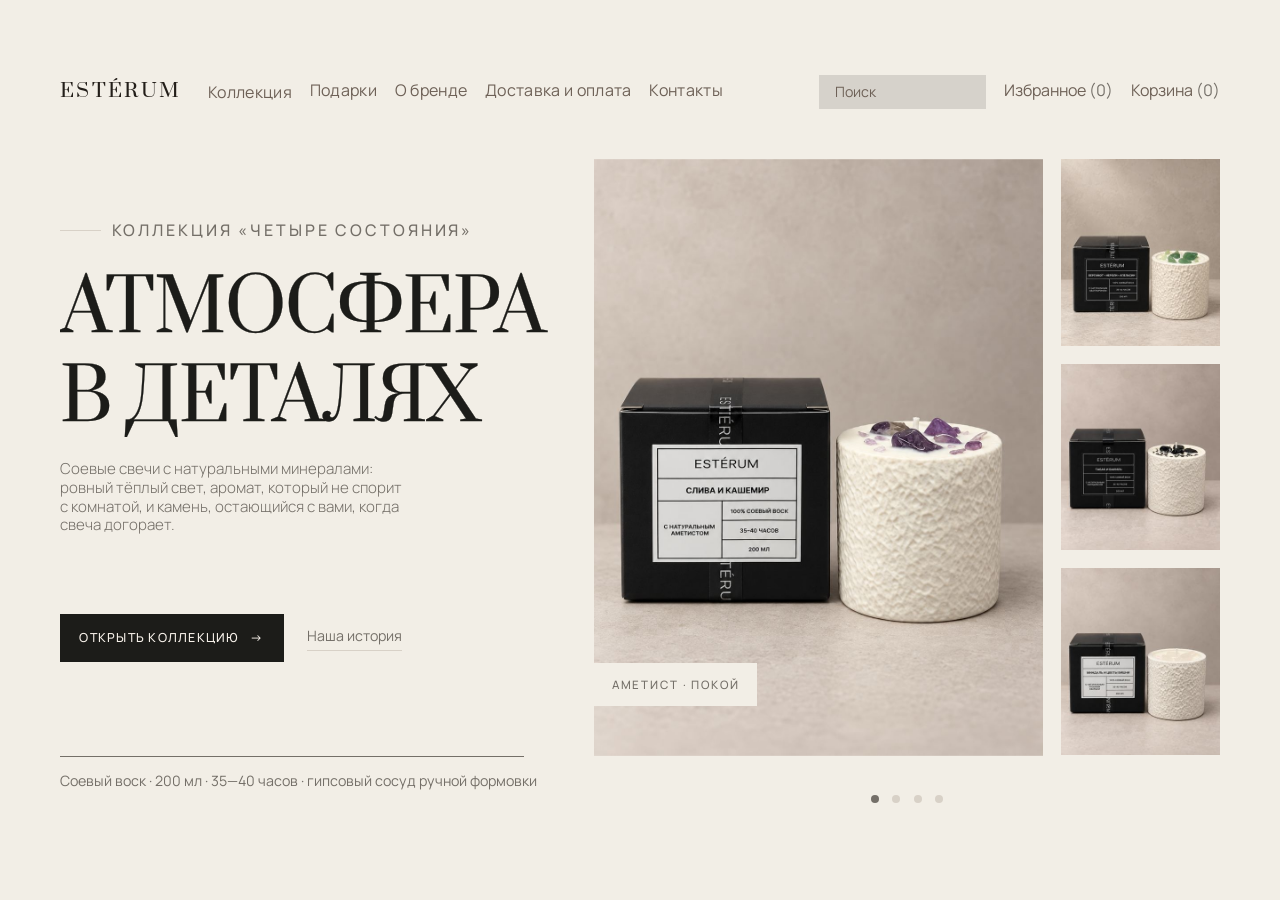
==== index.html @ 374cf4ba "Главный экран ESTÉRUM: вёрстка по макету Figma с галереей и анимацией Раскладка на модуле макета (--" ====
<!DOCTYPE html>
<html lang="ru">
<head>
<meta charset="utf-8">
<meta name="viewport" content="width=device-width, initial-scale=1">
<title>ESTÉRUM — Атмосфера в деталях</title>
<meta name="description" content="ESTÉRUM — ароматические свечи из соевого воска с натуральными минералами. Коллекция «Четыре состояния».">
<link rel="preconnect" href="https://fonts.googleapis.com">
<link rel="preconnect" href="https://fonts.gstatic.com" crossorigin>
<link rel="stylesheet" href="https://fonts.googleapis.com/css2?family=Prata&family=Manrope:wght@300;400;500&display=swap">
<link rel="stylesheet" href="styles.css">
<script>document.documentElement.className = "js";</script>
</head>
<body>

<a class="skip" href="#hero">К содержимому</a>

<div class="frame">

<header class="header" id="top">
  <div class="header-in reveal">
    <a class="wordmark" href="#top" aria-label="ESTÉRUM, на главную">ESTÉRUM</a>

    <nav class="nav" aria-label="Основная навигация">
      <div class="nav-item has-sub">
        <a href="#" aria-haspopup="true" aria-expanded="false">Коллекция</a>
        <div class="submenu" role="menu">
          <a role="menuitem" href="#">Свечи с минералами</a>
          <a role="menuitem" href="#">Подарочные наборы</a>
          <a role="menuitem" class="soon" href="#">Диффузоры<i>скоро</i></a>
          <a role="menuitem" class="soon" href="#">Арома-саше<i>скоро</i></a>
        </div>
      </div>
      <a href="#">Подарки</a>
      <a href="#">О бренде</a>
      <a href="#">Доставка и оплата</a>
      <a href="#">Контакты</a>
    </nav>

    <div class="tools">
      <form class="search" role="search" onsubmit="return false">
        <label class="sr-only" for="q">Поиск по каталогу</label>
        <input id="q" type="search" placeholder="Поиск" autocomplete="off">
      </form>
      <a class="tool" href="#">Избранное <span class="count" data-fav>(0)</span></a>
      <a class="tool" href="#">Корзина <span class="count" data-cart>(0)</span></a>
    </div>

    <button class="burger" type="button" aria-label="Меню" aria-expanded="false">Меню</button>
  </div>

  <div class="mobile-menu" hidden>
    <a href="#">Поиск</a>
    <a href="#">Коллекция</a>
    <a href="#">Подарки</a>
    <a href="#">О бренде</a>
    <a href="#">Доставка и оплата</a>
    <a href="#">Контакты</a>
    <a href="#">Избранное <span class="count" data-fav>(0)</span></a>
  </div>
</header>

<main class="hero" id="hero">
  <section class="copy">
    <p class="eyebrow reveal"><span class="tick" aria-hidden="true"></span><span class="eyebrow-t">Коллекция «Четыре состояния»</span></p>

    <h1 class="title"><span class="ln"><span>Атмосфера</span></span><span class="ln"><span>в деталях</span></span></h1>

    <p class="lede reveal">Соевые свечи с натуральными минералами: ровный тёплый свет, аромат, который не спорит с комнатой, и камень, остающийся с вами, когда свеча догорает.</p>

    <div class="actions reveal">
      <a class="btn" href="#"><i>Открыть коллекцию</i><i class="arrow" aria-hidden="true">→</i></a>
      <a class="quiet" href="#">Наша история</a>
    </div>

    <p class="specs reveal">Соевый воск · 200 мл · 35—40 часов · гипсовый сосуд ручной формовки</p>
  </section>

  <section class="gallery" aria-roledescription="карусель" aria-label="Коллекция «Четыре состояния»">
    <div class="stage">
      <div class="stage-img">
        <img id="stage-a" class="is-front" src="images/amethyst.jpg" alt="Свеча ESTÉRUM с натуральным аметистом и подарочная коробка">
        <img id="stage-b" alt="" aria-hidden="true">
      </div>
      <p class="caption reveal" aria-live="polite"><span class="cap-t">Аметист · Покой</span></p>
    </div>

    <div class="thumbs" role="tablist" aria-label="Выбор свечи"></div>

    <div class="dots reveal" role="tablist" aria-label="Слайды коллекции"></div>
  </section>
</main>
</div>

<script src="script.js"></script>
</body>
</html>
---- styles.css ----
/* ==========================================================================
   ESTÉRUM — главный экран
   Перенос из Figma «ESTERUM — Главный экран»: Desktop — 1440 × 900, Mobile — 391.

   Десктопная раскладка построена на одном модуле --u:
       --u = min(100vw / 1440, 100vh / 900)
   1u — это один пиксель макета. Каждый размер записан как N * u, поэтому экран
   всегда вписывается в окно целиком, а пропорции отступов, кеглей и кадров
   остаются ровно такими, как в Figma.
   ========================================================================== */

:root {
  --u: min(calc(100vw / 1440), calc(100vh / 900));

  --bg:      #F2EEE6;   /* фон макета        */
  --ink:     #1C1C19;   /* заголовок, кнопка */
  --ink-2:   #231E19;   /* логотип           */
  --muted:   #746F68;   /* подписи, лид      */
  --nav:     #6E6157;   /* меню и утилиты    */
  --line:    #D8D1C7;   /* линейки           */
  --field:   rgba(116, 111, 104, .22);
  --on-dark: #F7F1EA;

  --easing: cubic-bezier(.22, .68, .28, 1);
}

* { box-sizing: border-box; }
[hidden] { display: none !important; }

body {
  margin: 0;
  min-height: 100vh;
  display: grid;
  place-items: center;
  background: var(--bg);
  color: var(--ink);
  font-family: "Manrope", "Helvetica Neue", Arial, sans-serif;
  font-size: calc(16 * var(--u));
  line-height: 1.5;
  -webkit-font-smoothing: antialiased;
  overflow-x: hidden;
}

a { color: inherit; text-decoration: none; }
img { display: block; max-width: 100%; }
:focus-visible { outline: 1px solid var(--muted); outline-offset: calc(4 * var(--u)); }

/* полотно: во всю ширину экрана с полями 60 px, высота — 900 модулей макета */
.frame {
  width: 100%;
  height: calc(900 * var(--u));
  display: flex;
  flex-direction: column;
}

.sr-only {
  position: absolute; width: 1px; height: 1px;
  padding: 0; margin: -1px; overflow: hidden;
  clip: rect(0 0 0 0); white-space: nowrap; border: 0;
}
.skip {
  position: absolute; left: -9999px; top: 0; z-index: 50;
  padding: 12px 18px; background: var(--ink); color: var(--on-dark);
  font-size: 12px; letter-spacing: .1em; text-transform: uppercase;
}
.skip:focus { left: 12px; top: 12px; }

/* ============================ шапка · 95 ============================ */

.header { position: relative; z-index: 20; flex: none; }

.header-in {
  display: flex;
  align-items: center;
  gap: calc(30 * var(--u));
  padding: calc(28 * var(--u)) 60px calc(26 * var(--u));
}

.wordmark {
  font-family: "Prata", Georgia, serif;
  font-size: calc(22 * var(--u));
  letter-spacing: .12em;
  text-transform: uppercase;
  color: var(--ink-2);
  white-space: nowrap;
}

.nav {
  display: flex;
  align-items: center;
  gap: calc(20 * var(--u));
  color: var(--nav);
  font-size: calc(18 * var(--u));
  letter-spacing: .02em;
  white-space: nowrap;
}
.nav a { position: relative; padding-bottom: calc(3 * var(--u)); }
.nav a::after,
.tool::after {
  content: "";
  position: absolute; left: 0; right: 0; bottom: 0;
  height: 1px; background: currentColor;
  transform: scaleX(0); transform-origin: right;
  transition: transform .45s var(--easing);
}
.nav a:hover::after,
.tool:hover::after { transform: scaleX(1); transform-origin: left; }
.nav a:hover, .tool:hover { color: var(--ink); }

.nav-item { position: relative; }
.submenu {
  position: absolute;
  top: calc(100% + 18 * var(--u));
  left: calc(-20 * var(--u));
  min-width: calc(232 * var(--u));
  padding: calc(18 * var(--u)) calc(20 * var(--u));
  display: grid;
  gap: calc(12 * var(--u));
  background: #F8F5EF;
  border: 1px solid var(--line);
  box-shadow: 0 calc(26 * var(--u)) calc(50 * var(--u)) calc(-34 * var(--u)) rgba(52, 42, 30, .5);
  opacity: 0;
  visibility: hidden;
  transform: translateY(-6px);
  transition: opacity .28s ease, transform .28s var(--easing), visibility .28s;
}
.has-sub:hover .submenu,
.has-sub:focus-within .submenu { opacity: 1; visibility: visible; transform: none; }
.submenu a { font-size: calc(15 * var(--u)); color: var(--ink); }
.submenu a::after { display: none; }
.submenu a:hover { opacity: .6; }
.submenu .soon { color: var(--muted); }
.submenu .soon i {
  font-style: normal;
  font-size: calc(10 * var(--u));
  letter-spacing: .18em;
  text-transform: uppercase;
  margin-left: calc(8 * var(--u));
}

.tools {
  margin-left: auto;
  display: flex;
  align-items: center;
  gap: calc(20 * var(--u));
  font-size: calc(18 * var(--u));
  color: var(--nav);
  white-space: nowrap;
}
.tool { position: relative; padding-bottom: calc(3 * var(--u)); }
.count { color: var(--muted); font-variant-numeric: tabular-nums; }

.search input {
  width: calc(188 * var(--u));
  height: calc(38 * var(--u));
  padding: 0 calc(16 * var(--u));
  border: 1px solid transparent;
  background: var(--field);
  color: var(--ink);
  font: inherit;
  font-size: calc(16 * var(--u));
  border-radius: 0;
  transition: width .5s var(--easing), background .3s ease, border-color .3s ease;
  -webkit-appearance: none;
  appearance: none;
}
.search input::placeholder { color: var(--nav); }
.search input:focus {
  width: calc(232 * var(--u));
  background: #EAE5DC;
  border-color: var(--line);
  outline: none;
}

.burger {
  display: none;
  margin-left: auto;
  padding: 0; border: 0; background: none;
  color: var(--nav);
  font: inherit; font-size: 13px;
  cursor: pointer;
}

.mobile-menu {
  display: none;
  gap: 16px;
  padding: 6px 20px 22px;
  border-bottom: 1px solid var(--line);
  font-size: 15px;
  color: var(--nav);
  animation: drop .4s var(--easing) both;
}
@keyframes drop { from { opacity: 0; transform: translateY(-8px); } to { opacity: 1; transform: none; } }

/* =============================== hero =============================== */

.hero {
  flex: 1;
  display: grid;
  grid-template-columns: minmax(0, 604fr) minmax(0, 708fr);   /* пропорция колонок из макета */
  align-items: start;
  padding: calc(31 * var(--u)) 60px 0;
}

/* ---------------------------- левая колонка ------------------------- */

.eyebrow {
  display: flex;
  align-items: center;
  gap: calc(12 * var(--u));
  margin: calc(67 * var(--u)) 0 0;                      /* низ шапки → 162 */
  color: var(--muted);
  font-size: calc(18 * var(--u));
  font-weight: 500;
  line-height: 1.4;
  letter-spacing: .18em;
  text-transform: uppercase;
}
.eyebrow .tick {
  width: calc(46 * var(--u));
  height: 1px;
  background: var(--line);
  flex: none;
}

.title {
  margin: calc(28 * var(--u)) 0 0;                      /* 215 */
  font-family: "Prata", Georgia, "Times New Roman", serif;
  font-weight: 400;
  font-size: calc(80 * var(--u));
  line-height: 1.25;
  letter-spacing: -.015em;
  text-transform: uppercase;
  color: var(--ink);
  -webkit-text-stroke: calc(.3 * var(--u)) var(--ink);
}
.title .ln { display: block; overflow: hidden; }
.title .ln > span { display: block; white-space: nowrap; }

.lede {
  margin: calc(18 * var(--u)) 0 0;                      /* 433 */
  width: calc(389 * var(--u));
  font-weight: 300;
  font-size: calc(17 * var(--u));
  line-height: 1.25;
  color: var(--muted);
}

.actions {
  display: flex;
  align-items: center;
  gap: calc(26 * var(--u));
  margin-top: calc(89 * var(--u));                      /* 602 */
}

.btn {
  position: relative;
  overflow: hidden;
  display: inline-flex;
  align-items: center;
  justify-content: center;
  gap: calc(12 * var(--u));
  width: calc(252 * var(--u));
  height: calc(53 * var(--u));
  background: var(--ink);
  color: var(--on-dark);
  font-size: calc(14 * var(--u));
  font-weight: 500;
  letter-spacing: .1em;
  text-transform: uppercase;
  white-space: nowrap;
}
.btn::before {
  content: "";
  position: absolute; inset: 0;
  background: #3A322B;
  transform: scaleX(0);
  transform-origin: left;
  transition: transform .55s cubic-bezier(.65, 0, .2, 1);
}
.btn i {
  position: relative; z-index: 1;
  font-style: normal;
  transition: transform .45s var(--easing);
}
.btn:hover::before { transform: scaleX(1); }
.btn:hover .arrow { transform: translateX(calc(6 * var(--u))); }

.quiet {
  padding-bottom: calc(4 * var(--u));
  border-bottom: 1px solid var(--line);
  color: var(--muted);
  font-size: calc(16 * var(--u));
  white-space: nowrap;
  transition: color .3s ease, border-color .3s ease;
}
.quiet:hover { color: var(--ink); border-color: var(--muted); }

.specs {
  margin: calc(106 * var(--u)) 0 0;                     /* 761 */
  padding-top: calc(18 * var(--u));
  border-top: 1px solid var(--muted);
  width: calc(522 * var(--u));
  color: var(--muted);
  font-size: calc(16 * var(--u));
  line-height: 1.1;
  white-space: nowrap;          /* в макете строка одна */
}

/* ------------------------------- галерея ---------------------------- */

.gallery {
  display: grid;
  grid-template-columns: minmax(0, 508fr) minmax(0, 180fr);
  gap: calc(20 * var(--u));
  align-items: start;
}

.stage {
  position: relative;
  grid-column: 1;
  width: 100%;
  height: calc(671 * var(--u));
}
.stage-img {
  position: absolute;
  inset: 0;
  overflow: hidden;
  background: #E4DED4;
}
.stage-img img {
  position: absolute;
  inset: 0;
  width: 100%; height: 100%;
  object-fit: cover;
  opacity: 0;
  transition: opacity .85s var(--easing);
  animation: breathe 26s ease-in-out infinite alternate;
}
.stage-img img.is-front { opacity: 1; }
@keyframes breathe {
  from { transform: scale(1); }
  to   { transform: scale(1.035); }
}

.caption {
  position: absolute;
  left: 0;
  bottom: 50px;          /* плашка поднята на 50 px от нижнего края кадра */
  margin: 0;
  padding: calc(15 * var(--u)) calc(20 * var(--u)) calc(14 * var(--u));
  background: var(--bg);
  color: var(--muted);
  font-size: calc(13 * var(--u));
  font-weight: 500;
  letter-spacing: .16em;
  text-transform: uppercase;
  white-space: nowrap;
  overflow: hidden;
}
.caption .cap-t { display: block; transition: transform .5s var(--easing), opacity .5s ease; }
.caption.out .cap-t { transform: translateY(-100%); opacity: 0; }

.thumbs {
  grid-column: 2;
  display: grid;
  gap: calc(20 * var(--u));
}
.thumb {
  position: relative;
  display: block;
  width: 100%;
  height: calc(210 * var(--u));
  padding: 0; border: 0;
  background: #E4DED4;
  overflow: hidden;
  cursor: pointer;
}
.thumb img {
  width: 100%; height: 100%;
  object-fit: cover;
  transition: transform 1.1s var(--easing);
}
.thumb:hover img { transform: scale(1.055); }
.thumb::after {
  content: "";
  position: absolute; inset: 0;
  background: var(--bg);
  opacity: 0;
  transition: opacity .5s ease;
  pointer-events: none;
}
.thumb.leaving::after { opacity: .55; }

.dots {
  grid-column: 1 / -1;
  display: flex;
  justify-content: center;
  gap: calc(15 * var(--u));
  margin-top: calc(24 * var(--u));                      /* 821 */
}
.dot {
  position: relative;
  width: calc(9 * var(--u));
  height: calc(9 * var(--u));
  padding: 0; border: 0;
  border-radius: 50%;
  background: var(--line);
  cursor: pointer;
  transition: background .4s ease, transform .4s var(--easing);
}
.dot:hover { transform: scale(1.25); }
.dot[aria-selected="true"] { background: var(--muted); }

/* ======================= появление при загрузке ====================== */

.js .reveal { opacity: 0; }
.js .title .ln > span { transform: translateY(108%); }
.js .eyebrow .tick { width: 0; }
.js .stage-img { clip-path: inset(0 0 0 100%); }
.js .thumb { opacity: 0; transform: translateX(calc(18 * var(--u))); }

.ready .reveal {
  animation: rise .95s var(--easing) both;
  animation-delay: var(--d, 0s);
}
.ready .title .ln > span {
  transition: transform 1.05s var(--easing);
  transition-delay: var(--d, 0s);
  transform: none;
}
.ready .eyebrow .tick {
  transition: width .9s var(--easing) .15s;
  width: calc(46 * var(--u));
}
.ready .stage-img {
  transition: clip-path 1.35s var(--easing) .2s;
  clip-path: inset(0 0 0 0);
}
.ready .thumb {
  transition: opacity .8s ease, transform .9s var(--easing);
  transition-delay: var(--d, 0s);
  opacity: 1;
  transform: none;
}
@keyframes rise {
  from { opacity: 0; transform: translateY(calc(18 * var(--u))); }
  to   { opacity: 1; transform: none; }
}

/* ===================== планшет и телефон · 391 ======================= */

@media (max-width: 900px) {
  :root { --u: 1px; }                    /* ниже 900 раскладка резиновая */

  body { display: block; }
  .frame { width: 100%; height: auto; }

  .mobile-menu { display: grid; }
  .header-in { gap: 14px; padding: 18px 20px; }
  .nav { display: none; }
  .tools { gap: 14px; font-size: 13px; }
  .tools .search, .tools .tool:first-of-type { display: none; }
  .burger { display: block; margin-left: 0; }
  .wordmark { font-size: 17px; }

  .hero {
    grid-template-columns: 1fr;
    padding: 22px 20px 40px;
  }
  .gallery {
    order: -1;
    grid-template-columns: 1fr;
    gap: 12px;
  }
  .thumbs {
    grid-column: 1;
    grid-auto-flow: column;
    grid-auto-columns: 1fr;
    gap: 10px;
    order: -1;                            /* превью строкой над кадром, как в макете */
  }
  .thumb { width: 100%; height: auto; aspect-ratio: 110 / 125; }
  .stage { grid-column: 1; width: 100%; height: auto; aspect-ratio: 350 / 360; }
  .caption { font-size: 11px; padding: 11px 14px 10px; bottom: 0; }
  .dots { margin-top: 12px; gap: 10px; }
  .dot { width: 7px; height: 7px; }

  .eyebrow { margin-top: 34px; font-size: 10px; }
  .eyebrow .tick { width: 32px; }
  .title { font-size: clamp(30px, 10.2vw, 40px); margin-top: 16px; }
  .lede { width: auto; font-size: 16px; line-height: 1.45; margin-top: 16px; }
  .actions { margin-top: 30px; flex-direction: column; align-items: stretch; gap: 18px; }
  .btn { width: 100%; height: 58px; font-size: 13px; }
  .quiet { align-self: center; font-size: 14px; }
  .specs {
    width: auto;
    white-space: normal;
    margin-top: 30px;
    text-align: center;
    font-size: 14px;
    line-height: 1.4;
  }
}

@media (prefers-reduced-motion: reduce) {
  *, *::before, *::after {
    animation: none !important;
    transition-duration: .01ms !important;
  }
  .js .reveal, .js .thumb { opacity: 1; transform: none; }
  .js .title .ln > span { transform: none; }
  .js .stage-img { clip-path: none; }
  .js .eyebrow .tick { width: calc(46 * var(--u)); }
}
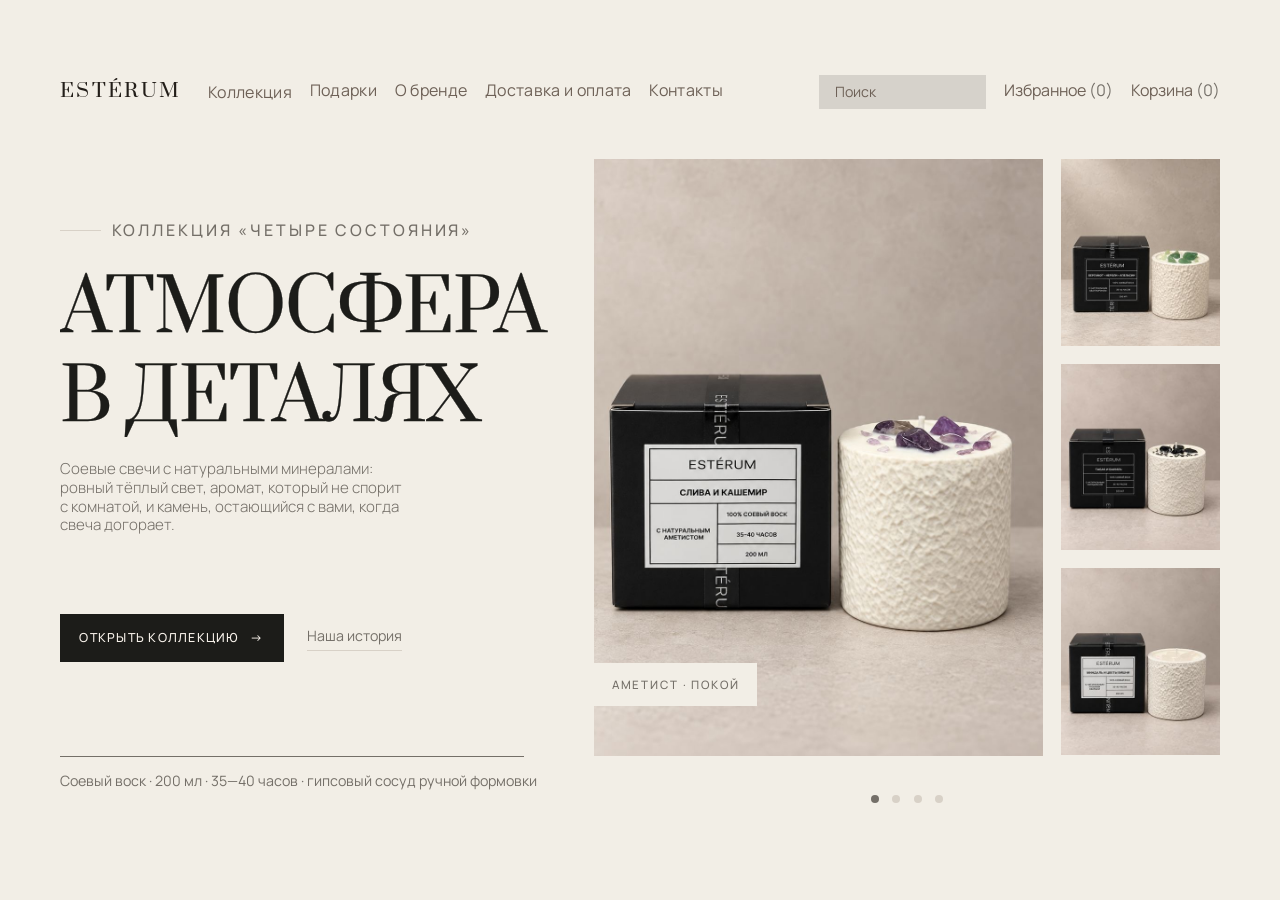
==== commit 213a8bb6: "Премиальная анимация: заставка, шторка при смене кадра, параллакс и магнитная кнопка - короткая заст" ====
--- a/index.html
+++ b/index.html
@@ -8,10 +8,12 @@
 <link rel="preconnect" href="https://fonts.googleapis.com">
 <link rel="preconnect" href="https://fonts.gstatic.com" crossorigin>
 <link rel="stylesheet" href="https://fonts.googleapis.com/css2?family=Prata&family=Manrope:wght@300;400;500&display=swap">
-<link rel="stylesheet" href="styles.css">
+<link rel="stylesheet" href="styles.css?v=3">
 <script>document.documentElement.className = "js";</script>
 </head>
 <body>
+
+<div class="curtain" aria-hidden="true"><span>ESTÉRUM</span></div>
 
 <a class="skip" href="#hero">К содержимому</a>
 
@@ -79,8 +81,8 @@
   <section class="gallery" aria-roledescription="карусель" aria-label="Коллекция «Четыре состояния»">
     <div class="stage">
       <div class="stage-img">
-        <img id="stage-a" class="is-front" src="images/amethyst.jpg" alt="Свеча ESTÉRUM с натуральным аметистом и подарочная коробка">
-        <img id="stage-b" alt="" aria-hidden="true">
+        <div class="layer is-front" id="layer-a"><img id="stage-a" src="images/amethyst.jpg" alt="Свеча ESTÉRUM с натуральным аметистом и подарочная коробка"></div>
+        <div class="layer" id="layer-b"><img id="stage-b" alt="" aria-hidden="true"></div>
       </div>
       <p class="caption reveal" aria-live="polite"><span class="cap-t">Аметист · Покой</span></p>
     </div>
@@ -92,6 +94,6 @@
 </main>
 </div>
 
-<script src="script.js"></script>
+<script src="script.js?v=3"></script>
 </body>
 </html>
--- a/styles.css
+++ b/styles.css
@@ -44,6 +44,32 @@
 a { color: inherit; text-decoration: none; }
 img { display: block; max-width: 100%; }
 :focus-visible { outline: 1px solid var(--muted); outline-offset: calc(4 * var(--u)); }
+
+/* заставка: снимается сама, один раз за сессию */
+.curtain {
+  position: fixed;
+  inset: 0;
+  z-index: 60;
+  display: grid;
+  place-items: center;
+  background: var(--bg);
+  transform: translateY(0);
+  transition: transform 1s cubic-bezier(.76, 0, .24, 1);
+}
+.curtain span {
+  font-family: "Prata", Georgia, serif;
+  font-size: calc(26 * var(--u));
+  letter-spacing: .42em;
+  text-indent: .42em;
+  text-transform: uppercase;
+  color: var(--ink-2);
+  opacity: 0;
+  transform: translateY(calc(8 * var(--u)));
+  transition: opacity .7s ease, transform .9s var(--easing);
+}
+.curtain.on span { opacity: 1; transform: none; }
+.curtain.lift { transform: translateY(-100%); }
+.curtain.lift span { opacity: 0; transition: opacity .35s ease; }
 
 /* полотно: во всю ширину экрана с полями 60 px, высота — 900 модулей макета */
 .frame {
@@ -181,16 +207,26 @@
   cursor: pointer;
 }
 
+/* меню открывается поверх экрана, не сдвигая содержимое */
 .mobile-menu {
   display: none;
-  gap: 16px;
-  padding: 6px 20px 22px;
-  border-bottom: 1px solid var(--line);
-  font-size: 15px;
+  position: fixed;
+  inset: 0;
+  z-index: 1;                  /* внутри шапки: ниже её строки, выше содержимого */
+  align-content: start;
+  gap: 24px;
+  padding: 84px 20px 40px;
+  background: var(--bg);
+  font-size: 18px;
   color: var(--nav);
-  animation: drop .4s var(--easing) both;
-}
-@keyframes drop { from { opacity: 0; transform: translateY(-8px); } to { opacity: 1; transform: none; } }
+  overflow-y: auto;
+  overscroll-behavior: contain;
+  animation: veil .38s var(--easing) both;
+}
+.mobile-menu a { padding-bottom: 2px; }
+@keyframes veil { from { opacity: 0; transform: translateY(-12px); } to { opacity: 1; transform: none; } }
+
+body.menu-open { overflow: hidden; }
 
 /* =============================== hero =============================== */
 
@@ -269,6 +305,8 @@
   letter-spacing: .1em;
   text-transform: uppercase;
   white-space: nowrap;
+  transform: translate3d(var(--mx, 0px), var(--my, 0px), 0);
+  transition: transform .5s cubic-bezier(.16, .8, .3, 1);
 }
 .btn::before {
   content: "";
@@ -321,23 +359,33 @@
   grid-column: 1;
   width: 100%;
   height: calc(671 * var(--u));
+  overflow: hidden;
 }
 .stage-img {
   position: absolute;
-  inset: 0;
+  inset: calc(-14 * var(--u));            /* запас, чтобы параллакс не оголял края */
   overflow: hidden;
   background: #E4DED4;
-}
-.stage-img img {
+  transform: translate3d(calc(var(--px, 0) * 10px), calc(var(--py, 0) * 10px), 0);
+  transition: transform .7s cubic-bezier(.16, .8, .3, 1);
+}
+
+/* смена кадра: новый слой въезжает шторкой справа поверх прежнего */
+.layer {
   position: absolute;
   inset: 0;
+  z-index: 0;
+  opacity: 0;
+  clip-path: inset(0 0 0 100%);
+  transition: clip-path 1.15s var(--easing), opacity .01s;
+}
+.layer.is-front { z-index: 2; opacity: 1; clip-path: inset(0 0 0 0); }
+.layer.under    { z-index: 1; opacity: 1; clip-path: inset(0 0 0 0); transition: none; }
+.layer img {
   width: 100%; height: 100%;
   object-fit: cover;
-  opacity: 0;
-  transition: opacity .85s var(--easing);
   animation: breathe 26s ease-in-out infinite alternate;
 }
-.stage-img img.is-front { opacity: 1; }
 @keyframes breathe {
   from { transform: scale(1); }
   to   { transform: scale(1.035); }
@@ -379,9 +427,10 @@
 .thumb img {
   width: 100%; height: 100%;
   object-fit: cover;
+  transform: translate3d(calc(var(--px, 0) * 4px), calc(var(--py, 0) * 4px), 0) scale(var(--s, 1));
   transition: transform 1.1s var(--easing);
 }
-.thumb:hover img { transform: scale(1.055); }
+.thumb:hover img { --s: 1.06; }
 .thumb::after {
   content: "";
   position: absolute; inset: 0;
@@ -411,11 +460,26 @@
 }
 .dot:hover { transform: scale(1.25); }
 .dot[aria-selected="true"] { background: var(--muted); }
+.dot::after {
+  content: "";
+  position: absolute;
+  inset: calc(-6 * var(--u));
+  border: 1px solid var(--muted);
+  border-radius: 50%;
+  opacity: 0;
+  pointer-events: none;
+}
+.dot[aria-selected="true"]::after { animation: ring 6s linear infinite; }
+.dots.paused .dot::after { animation-play-state: paused; }
+@keyframes ring {
+  from { transform: scale(.45); opacity: .5; }
+  to   { transform: scale(1);   opacity: 0; }
+}
 
 /* ======================= появление при загрузке ====================== */
 
 .js .reveal { opacity: 0; }
-.js .title .ln > span { transform: translateY(108%); }
+.js .title .ln > span { transform: translateY(108%); filter: blur(6px); }
 .js .eyebrow .tick { width: 0; }
 .js .stage-img { clip-path: inset(0 0 0 100%); }
 .js .thumb { opacity: 0; transform: translateX(calc(18 * var(--u))); }
@@ -425,9 +489,10 @@
   animation-delay: var(--d, 0s);
 }
 .ready .title .ln > span {
-  transition: transform 1.05s var(--easing);
+  transition: transform 1.05s var(--easing), filter 1.2s ease;
   transition-delay: var(--d, 0s);
   transform: none;
+  filter: blur(0);
 }
 .ready .eyebrow .tick {
   transition: width .9s var(--easing) .15s;
@@ -457,7 +522,7 @@
   .frame { width: 100%; height: auto; }
 
   .mobile-menu { display: grid; }
-  .header-in { gap: 14px; padding: 18px 20px; }
+  .header-in { position: relative; z-index: 2; gap: 14px; padding: 18px 20px; }
   .nav { display: none; }
   .tools { gap: 14px; font-size: 13px; }
   .tools .search, .tools .tool:first-of-type { display: none; }
@@ -482,7 +547,7 @@
   }
   .thumb { width: 100%; height: auto; aspect-ratio: 110 / 125; }
   .stage { grid-column: 1; width: 100%; height: auto; aspect-ratio: 350 / 360; }
-  .caption { font-size: 11px; padding: 11px 14px 10px; bottom: 0; }
+  .caption { font-size: 11px; padding: 11px 14px 10px; bottom: 30px; }
   .dots { margin-top: 12px; gap: 10px; }
   .dot { width: 7px; height: 7px; }
 
@@ -509,7 +574,10 @@
     transition-duration: .01ms !important;
   }
   .js .reveal, .js .thumb { opacity: 1; transform: none; }
-  .js .title .ln > span { transform: none; }
+  .js .title .ln > span { transform: none; filter: none; }
+  .curtain { display: none; }
+  .layer { transition: none; }
+  .stage-img { transform: none; }
   .js .stage-img { clip-path: none; }
   .js .eyebrow .tick { width: calc(46 * var(--u)); }
 }
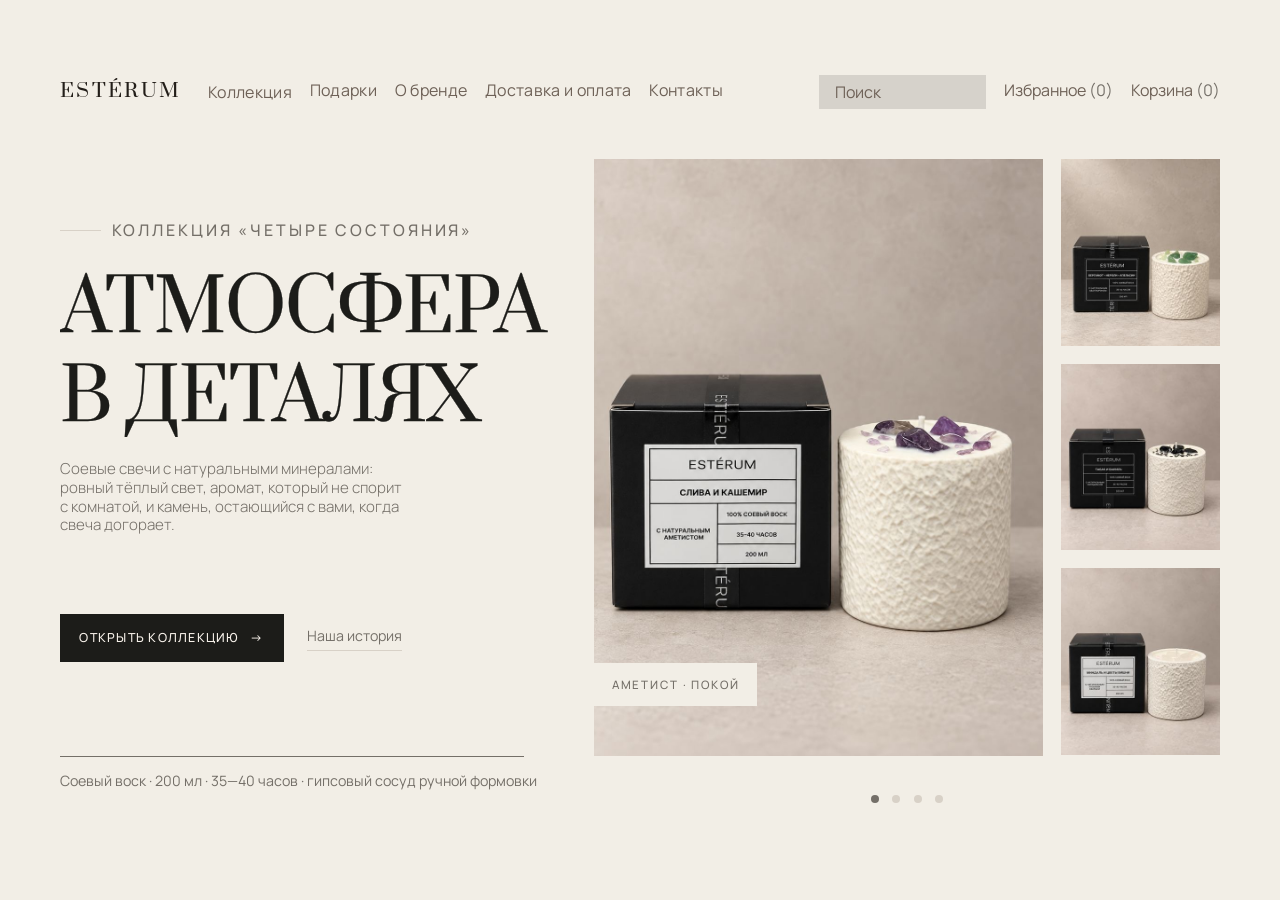
==== commit 2a5d0dd3: "Шрифт хедера на десктопе — фиксированные 16 px Меню, поиск, избранное и корзина больше не масштабиру" ====
--- a/index.html
+++ b/index.html
@@ -8,7 +8,7 @@
 <link rel="preconnect" href="https://fonts.googleapis.com">
 <link rel="preconnect" href="https://fonts.gstatic.com" crossorigin>
 <link rel="stylesheet" href="https://fonts.googleapis.com/css2?family=Prata&family=Manrope:wght@300;400;500&display=swap">
-<link rel="stylesheet" href="styles.css?v=3">
+<link rel="stylesheet" href="styles.css?v=4">
 <script>document.documentElement.className = "js";</script>
 </head>
 <body>
@@ -94,6 +94,6 @@
 </main>
 </div>
 
-<script src="script.js?v=3"></script>
+<script src="script.js?v=4"></script>
 </body>
 </html>
--- a/styles.css
+++ b/styles.css
@@ -116,7 +116,7 @@
   align-items: center;
   gap: calc(20 * var(--u));
   color: var(--nav);
-  font-size: calc(18 * var(--u));
+  font-size: 16px;
   letter-spacing: .02em;
   white-space: nowrap;
 }
@@ -152,7 +152,7 @@
 }
 .has-sub:hover .submenu,
 .has-sub:focus-within .submenu { opacity: 1; visibility: visible; transform: none; }
-.submenu a { font-size: calc(15 * var(--u)); color: var(--ink); }
+.submenu a { font-size: 15px; color: var(--ink); }
 .submenu a::after { display: none; }
 .submenu a:hover { opacity: .6; }
 .submenu .soon { color: var(--muted); }
@@ -169,7 +169,7 @@
   display: flex;
   align-items: center;
   gap: calc(20 * var(--u));
-  font-size: calc(18 * var(--u));
+  font-size: 16px;
   color: var(--nav);
   white-space: nowrap;
 }
@@ -184,7 +184,7 @@
   background: var(--field);
   color: var(--ink);
   font: inherit;
-  font-size: calc(16 * var(--u));
+  font-size: 16px;
   border-radius: 0;
   transition: width .5s var(--easing), background .3s ease, border-color .3s ease;
   -webkit-appearance: none;
